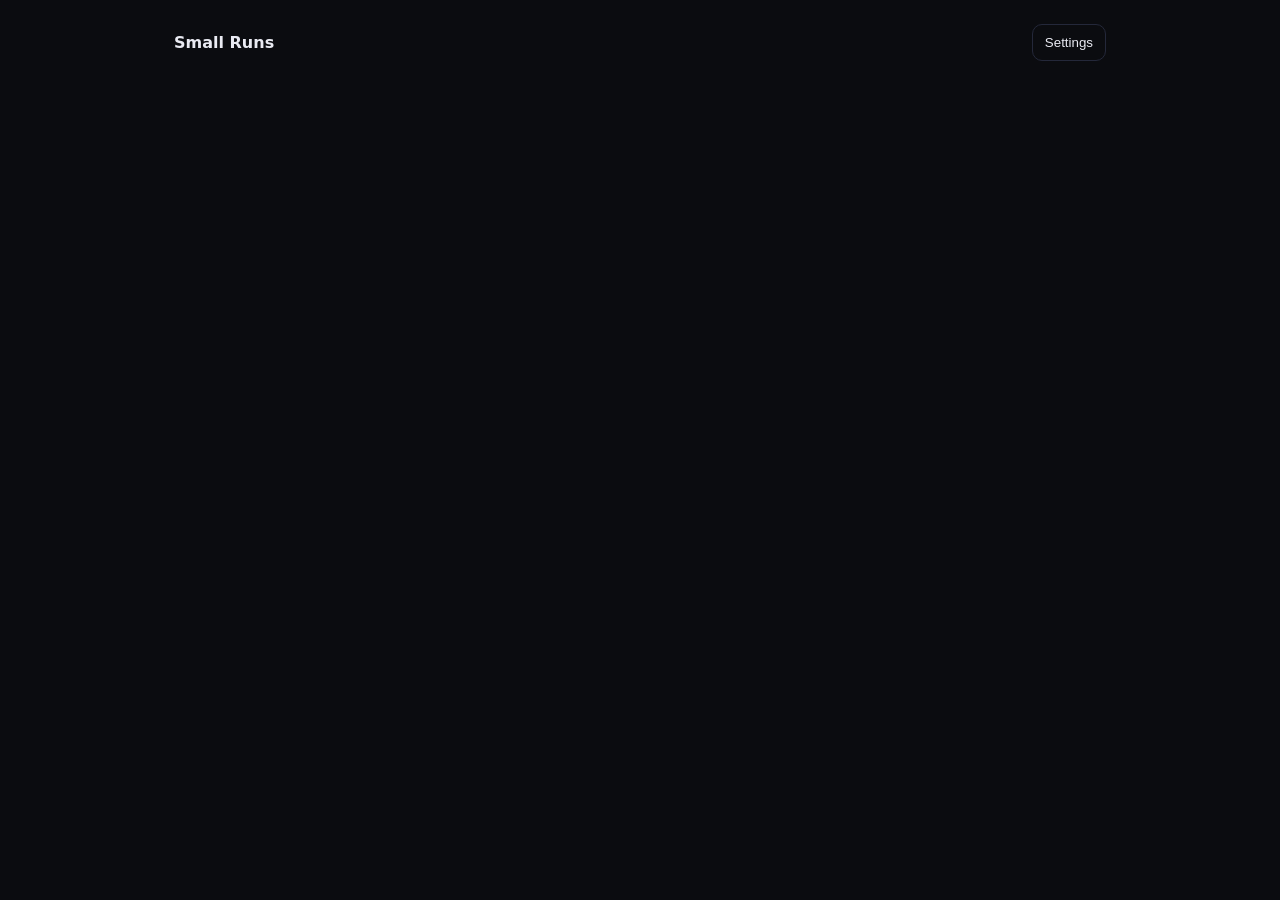
==== admin/index.html @ cca0fab0 "Add admin dashboard scaffold (Supabase auth + inventory)" ====
<!doctype html>
<html lang="en">
  <head>
    <meta charset="UTF-8" />
    <meta name="viewport" content="width=device-width, initial-scale=1.0" />
    <title>Small Runs Admin</title>
    <meta name="robots" content="noindex,nofollow" />
    <link rel="stylesheet" href="./styles.css" />
  </head>
  <body>
    <main class="container">
      <header class="header">
        <a class="brand" href="../">Small Runs</a>
        <div class="spacer"></div>
        <button id="btnOpenSettings" class="ghost" type="button">Settings</button>
        <button id="btnSignOut" class="ghost" type="button" hidden>Sign out</button>
      </header>

      <section id="settings" class="card" hidden>
        <h1>Admin settings</h1>
        <p class="muted">
          This admin uses Supabase for login and data. Paste your Supabase project URL and anon key here.
          These are stored in your browser <code>localStorage</code> on this device.
        </p>

        <form id="settingsForm" class="form">
          <label>
            Supabase URL
            <input id="supabaseUrl" type="url" placeholder="https://xxxx.supabase.co" required />
          </label>
          <label>
            Supabase anon key
            <textarea id="supabaseAnonKey" rows="3" placeholder="eyJhbGciOiJIUzI1NiIsInR5cCI6IkpXVCJ9..." required></textarea>
          </label>
          <div class="row">
            <button class="primary" type="submit">Save</button>
            <button id="btnCloseSettings" class="ghost" type="button">Close</button>
            <button id="btnClearSettings" class="danger" type="button">Clear</button>
          </div>
        </form>
      </section>

      <section id="auth" class="card" hidden>
        <h1>Sign in</h1>
        <p class="muted">Use your Supabase email + password.</p>

        <form id="signInForm" class="form">
          <label>
            Email
            <input id="email" type="email" autocomplete="username" required />
          </label>
          <label>
            Password
            <input id="password" type="password" autocomplete="current-password" required />
          </label>
          <div class="row">
            <button class="primary" type="submit">Sign in</button>
          </div>
          <p class="hint">
            Note: user creation is controlled in Supabase. If you cannot sign in yet, you likely need to create/invite the user in the Supabase Auth dashboard first.
          </p>
        </form>
      </section>

      <section id="app" class="card" hidden>
        <h1>Dashboard</h1>

        <div class="kpis">
          <div class="kpi">
            <div class="kpiLabel">Inventory items</div>
            <div id="kpiInventoryCount" class="kpiValue">–</div>
          </div>
          <div class="kpi">
            <div class="kpiLabel">Low stock</div>
            <div id="kpiLowStock" class="kpiValue">–</div>
          </div>
          <div class="kpi">
            <div class="kpiLabel">Sales (placeholder)</div>
            <div class="kpiValue">Coming soon</div>
          </div>
        </div>

        <hr />

        <h2>Inventory</h2>
        <div class="row">
          <button id="btnRefresh" class="ghost" type="button">Refresh</button>
          <button id="btnAddItem" class="primary" type="button">Add item</button>
        </div>

        <div id="error" class="error" hidden></div>

        <div class="tableWrap">
          <table class="table">
            <thead>
              <tr>
                <th>SKU</th>
                <th>Name</th>
                <th class="right">On hand</th>
                <th class="right">Low stock</th>
                <th class="right">Updated</th>
                <th></th>
              </tr>
            </thead>
            <tbody id="inventoryRows"></tbody>
          </table>
        </div>
      </section>
    </main>

    <dialog id="itemDialog" class="dialog">
      <form id="itemForm" method="dialog" class="form">
        <h2 id="itemDialogTitle">Add item</h2>
        <input id="itemId" type="hidden" />
        <label>
          SKU
          <input id="itemSku" type="text" required />
        </label>
        <label>
          Name
          <input id="itemName" type="text" required />
        </label>
        <label>
          On hand
          <input id="itemOnHand" type="number" min="0" step="1" required />
        </label>
        <label>
          Low stock threshold
          <input id="itemLowStock" type="number" min="0" step="1" required />
        </label>
        <div class="row">
          <button class="primary" value="save">Save</button>
          <button class="ghost" value="cancel">Cancel</button>
        </div>
      </form>
    </dialog>

    <script type="module" src="./app.js"></script>
  </body>
</html>
---- admin/styles.css ----
:root {
  --bg: #0b0c10;
  --card: #11131a;
  --text: #e9eaf2;
  --muted: #a8adbd;
  --line: #24283a;
  --primary: #7c5cff;
  --danger: #ff4d4d;
}

* { box-sizing: border-box; }
html, body { height: 100%; }
body {
  margin: 0;
  background: var(--bg);
  color: var(--text);
  font-family: ui-sans-serif, system-ui, -apple-system, Segoe UI, Roboto, Helvetica, Arial, "Apple Color Emoji", "Segoe UI Emoji";
}

code { color: #c7ccff; }

.container {
  max-width: 980px;
  margin: 0 auto;
  padding: 24px;
}

.header {
  display: flex;
  align-items: center;
  gap: 12px;
  margin-bottom: 16px;
}

.brand {
  color: var(--text);
  text-decoration: none;
  font-weight: 700;
}

.spacer { flex: 1; }

.card {
  background: var(--card);
  border: 1px solid var(--line);
  border-radius: 12px;
  padding: 18px;
}

h1 { margin: 0 0 10px; font-size: 22px; }
h2 { margin: 18px 0 10px; font-size: 18px; }

.muted { color: var(--muted); margin-top: 0; }
.hint { color: var(--muted); font-size: 13px; line-height: 1.4; }

.form {
  display: grid;
  gap: 12px;
}

label {
  display: grid;
  gap: 6px;
  font-size: 14px;
}

input, textarea {
  border: 1px solid var(--line);
  border-radius: 10px;
  padding: 10px 12px;
  background: #0e1016;
  color: var(--text);
  outline: none;
}

input:focus, textarea:focus { border-color: #3a3f59; }

.row {
  display: flex;
  gap: 10px;
  align-items: center;
  flex-wrap: wrap;
}

button {
  border: 1px solid var(--line);
  border-radius: 10px;
  padding: 10px 12px;
  background: #0e1016;
  color: var(--text);
  cursor: pointer;
}

button.primary {
  background: var(--primary);
  border-color: rgba(255,255,255,0.12);
  color: #0b0c10;
  font-weight: 700;
}

button.ghost {
  background: transparent;
}

button.danger {
  background: transparent;
  border-color: rgba(255, 77, 77, 0.45);
  color: #ffb3b3;
}

hr {
  border: none;
  border-top: 1px solid var(--line);
  margin: 18px 0;
}

.kpis {
  display: grid;
  grid-template-columns: repeat(3, minmax(0, 1fr));
  gap: 12px;
}

.kpi {
  border: 1px solid var(--line);
  border-radius: 12px;
  padding: 12px;
  background: #0e1016;
}

.kpiLabel { color: var(--muted); font-size: 13px; }
.kpiValue { font-size: 22px; font-weight: 800; margin-top: 6px; }

.tableWrap { overflow-x: auto; margin-top: 12px; }
.table { width: 100%; border-collapse: collapse; font-size: 14px; }
.table th, .table td {
  padding: 10px;
  border-bottom: 1px solid var(--line);
}
.table th { text-align: left; color: var(--muted); font-weight: 600; }
.table td.right, .table th.right { text-align: right; }

.error {
  margin-top: 10px;
  border: 1px solid rgba(255, 77, 77, 0.35);
  background: rgba(255, 77, 77, 0.08);
  color: #ffd1d1;
  border-radius: 12px;
  padding: 10px 12px;
}

.dialog {
  border: 1px solid var(--line);
  border-radius: 12px;
  background: var(--card);
  color: var(--text);
  padding: 14px;
}

@media (max-width: 720px) {
  .kpis { grid-template-columns: 1fr; }
}
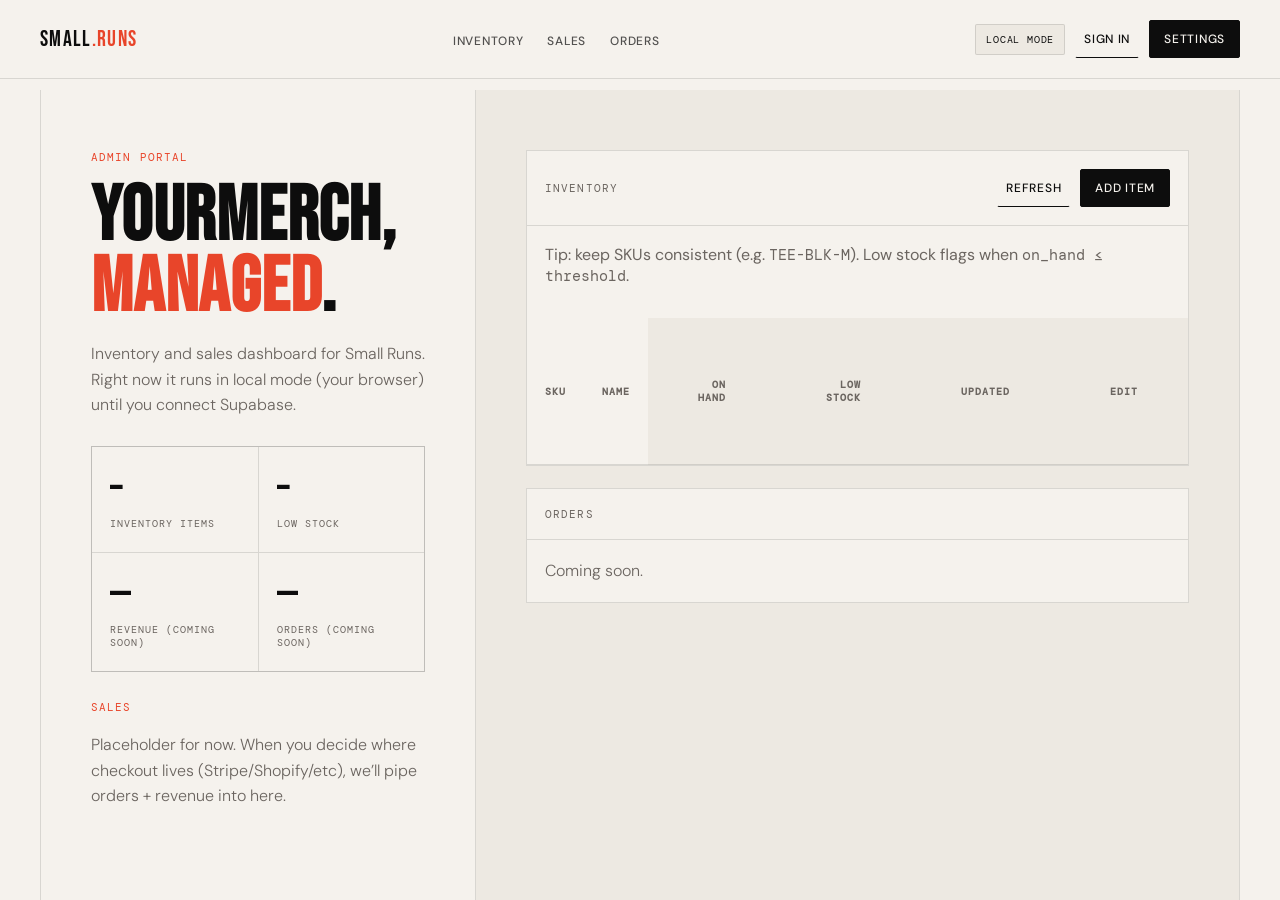
==== commit 1e54813f: "Restyle admin dashboard to match site aesthetic" ====
--- a/admin/index.html
+++ b/admin/index.html
@@ -3,138 +3,205 @@
   <head>
     <meta charset="UTF-8" />
     <meta name="viewport" content="width=device-width, initial-scale=1.0" />
-    <title>Small Runs Admin</title>
+    <title>Small Runs — Admin</title>
     <meta name="robots" content="noindex,nofollow" />
+
+    <link rel="preconnect" href="https://fonts.googleapis.com" />
+    <link rel="preconnect" href="https://fonts.gstatic.com" crossorigin />
+    <link href="https://fonts.googleapis.com/css2?family=Bebas+Neue&family=DM+Sans:wght@300;400;500&family=DM+Mono:wght@400;500&display=swap" rel="stylesheet" />
+
     <link rel="stylesheet" href="./styles.css" />
   </head>
   <body>
-    <main class="container">
-      <header class="header">
-        <a class="brand" href="../">Small Runs</a>
-        <div class="spacer"></div>
-        <button id="btnOpenSettings" class="ghost" type="button">Settings</button>
-        <button id="btnSignOut" class="ghost" type="button" hidden>Sign out</button>
-      </header>
-
-      <section id="settings" class="card" hidden>
-        <h1>Admin settings</h1>
-        <p class="muted">
-          This admin uses Supabase for login and data. Paste your Supabase project URL and anon key here.
-          These are stored in your browser <code>localStorage</code> on this device.
+    <nav>
+      <a class="nav-logo" href="../">Small<span>.Runs</span></a>
+
+      <ul class="nav-links">
+        <li><a href="#inventory">Inventory</a></li>
+        <li><a href="#sales">Sales</a></li>
+        <li><a href="#orders">Orders</a></li>
+      </ul>
+
+      <div class="nav-right">
+        <span id="modeBadge" class="badge">Local mode</span>
+        <button id="btnOpenSignIn" class="btn btn-ghost" type="button">Sign in</button>
+        <button id="btnSignOut" class="btn btn-ghost" type="button" hidden>Sign out</button>
+        <button id="btnOpenSettings" class="btn btn-primary" type="button">Settings</button>
+      </div>
+    </nav>
+
+    <main class="page">
+      <div class="wrap">
+        <section class="left">
+          <div class="tag">Admin portal</div>
+          <h1 class="title">YourMerch,<br /><em>Managed</em>.</h1>
+          <p class="sub">
+            Inventory and sales dashboard for Small Runs. Right now it runs in local mode (your browser) until you connect Supabase.
+          </p>
+
+          <div class="kpis" aria-label="Key metrics">
+            <div class="kpi">
+              <div id="kpiInventoryCount" class="kpi-num">–</div>
+              <div class="kpi-label">Inventory items</div>
+            </div>
+            <div class="kpi">
+              <div id="kpiLowStock" class="kpi-num">–</div>
+              <div class="kpi-label">Low stock</div>
+            </div>
+            <div class="kpi">
+              <div class="kpi-num">—</div>
+              <div class="kpi-label">Revenue (coming soon)</div>
+            </div>
+            <div class="kpi">
+              <div class="kpi-num">—</div>
+              <div class="kpi-label">Orders (coming soon)</div>
+            </div>
+          </div>
+
+          <div id="sales" style="margin-top: 28px">
+            <div class="tag">Sales</div>
+            <p class="sub">
+              Placeholder for now. When you decide where checkout lives (Stripe/Shopify/etc), we’ll pipe orders + revenue into here.
+            </p>
+          </div>
+        </section>
+
+        <section class="right" id="inventory">
+          <div class="panel">
+            <div class="panel-head">
+              <div class="panel-title">Inventory</div>
+              <div class="panel-actions">
+                <button id="btnRefresh" class="btn btn-ghost" type="button">Refresh</button>
+                <button id="btnAddItem" class="btn btn-primary" type="button">Add item</button>
+              </div>
+            </div>
+
+            <div class="dialog-body">
+              <div id="error" class="error" hidden></div>
+              <p class="muted" style="margin: 0 0 14px">
+                Tip: keep SKUs consistent (e.g. <code>TEE-BLK-M</code>). Low stock flags when <code>on_hand ≤ threshold</code>.
+              </p>
+            </div>
+
+            <div class="table-wrap">
+              <table aria-label="Inventory table">
+                <thead>
+                  <tr>
+                    <th>SKU</th>
+                    <th>Name</th>
+                    <th class="right">On hand</th>
+                    <th class="right">Low stock</th>
+                    <th class="right">Updated</th>
+                    <th class="right">Edit</th>
+                  </tr>
+                </thead>
+                <tbody id="inventoryRows"></tbody>
+              </table>
+            </div>
+          </div>
+
+          <div id="orders" style="margin-top: 22px">
+            <div class="panel">
+              <div class="panel-head">
+                <div class="panel-title">Orders</div>
+              </div>
+              <div class="dialog-body">
+                <p class="sub" style="margin: 0">
+                  Coming soon.
+                </p>
+              </div>
+            </div>
+          </div>
+        </section>
+      </div>
+    </main>
+
+    <!-- Settings -->
+    <dialog id="settingsDialog">
+      <div class="dialog-head">
+        <h2>Settings</h2>
+        <button id="btnCloseSettings" class="btn btn-ghost" type="button">Close</button>
+      </div>
+      <div class="dialog-body">
+        <p class="muted" style="margin-top: 0">
+          Connect Supabase when you’re ready. These values are stored in your browser <code>localStorage</code> on this device.
         </p>
-
         <form id="settingsForm" class="form">
           <label>
             Supabase URL
-            <input id="supabaseUrl" type="url" placeholder="https://xxxx.supabase.co" required />
+            <input id="supabaseUrl" type="url" placeholder="https://xxxx.supabase.co" />
           </label>
           <label>
             Supabase anon key
-            <textarea id="supabaseAnonKey" rows="3" placeholder="eyJhbGciOiJIUzI1NiIsInR5cCI6IkpXVCJ9..." required></textarea>
+            <textarea id="supabaseAnonKey" rows="3" placeholder="eyJhbGciOiJIUzI1NiIsInR5cCI6IkpXVCJ9..."></textarea>
           </label>
           <div class="row">
-            <button class="primary" type="submit">Save</button>
-            <button id="btnCloseSettings" class="ghost" type="button">Close</button>
-            <button id="btnClearSettings" class="danger" type="button">Clear</button>
+            <button class="btn btn-primary" type="submit">Save</button>
+            <button id="btnClearSettings" class="btn" type="button">Clear</button>
           </div>
         </form>
-      </section>
-
-      <section id="auth" class="card" hidden>
-        <h1>Sign in</h1>
-        <p class="muted">Use your Supabase email + password.</p>
-
+      </div>
+    </dialog>
+
+    <!-- Sign in -->
+    <dialog id="signInDialog">
+      <div class="dialog-head">
+        <h2>Sign in</h2>
+        <button id="btnCloseSignIn" class="btn btn-ghost" type="button">Close</button>
+      </div>
+      <div class="dialog-body">
+        <p class="muted" style="margin-top: 0">
+          If Supabase isn’t connected yet, you don’t need this.
+        </p>
         <form id="signInForm" class="form">
           <label>
             Email
-            <input id="email" type="email" autocomplete="username" required />
+            <input id="email" type="email" autocomplete="username" />
           </label>
           <label>
             Password
-            <input id="password" type="password" autocomplete="current-password" required />
+            <input id="password" type="password" autocomplete="current-password" />
           </label>
           <div class="row">
-            <button class="primary" type="submit">Sign in</button>
-          </div>
-          <p class="hint">
-            Note: user creation is controlled in Supabase. If you cannot sign in yet, you likely need to create/invite the user in the Supabase Auth dashboard first.
-          </p>
+            <button class="btn btn-primary" type="submit">Sign in</button>
+          </div>
         </form>
-      </section>
-
-      <section id="app" class="card" hidden>
-        <h1>Dashboard</h1>
-
-        <div class="kpis">
-          <div class="kpi">
-            <div class="kpiLabel">Inventory items</div>
-            <div id="kpiInventoryCount" class="kpiValue">–</div>
-          </div>
-          <div class="kpi">
-            <div class="kpiLabel">Low stock</div>
-            <div id="kpiLowStock" class="kpiValue">–</div>
-          </div>
-          <div class="kpi">
-            <div class="kpiLabel">Sales (placeholder)</div>
-            <div class="kpiValue">Coming soon</div>
-          </div>
-        </div>
-
-        <hr />
-
-        <h2>Inventory</h2>
-        <div class="row">
-          <button id="btnRefresh" class="ghost" type="button">Refresh</button>
-          <button id="btnAddItem" class="primary" type="button">Add item</button>
-        </div>
-
-        <div id="error" class="error" hidden></div>
-
-        <div class="tableWrap">
-          <table class="table">
-            <thead>
-              <tr>
-                <th>SKU</th>
-                <th>Name</th>
-                <th class="right">On hand</th>
-                <th class="right">Low stock</th>
-                <th class="right">Updated</th>
-                <th></th>
-              </tr>
-            </thead>
-            <tbody id="inventoryRows"></tbody>
-          </table>
-        </div>
-      </section>
-    </main>
-
-    <dialog id="itemDialog" class="dialog">
-      <form id="itemForm" method="dialog" class="form">
+      </div>
+    </dialog>
+
+    <!-- Add/Edit item -->
+    <dialog id="itemDialog">
+      <div class="dialog-head">
         <h2 id="itemDialogTitle">Add item</h2>
-        <input id="itemId" type="hidden" />
-        <label>
-          SKU
-          <input id="itemSku" type="text" required />
-        </label>
-        <label>
-          Name
-          <input id="itemName" type="text" required />
-        </label>
-        <label>
-          On hand
-          <input id="itemOnHand" type="number" min="0" step="1" required />
-        </label>
-        <label>
-          Low stock threshold
-          <input id="itemLowStock" type="number" min="0" step="1" required />
-        </label>
-        <div class="row">
-          <button class="primary" value="save">Save</button>
-          <button class="ghost" value="cancel">Cancel</button>
-        </div>
-      </form>
+        <button id="btnCloseItem" class="btn btn-ghost" type="button">Close</button>
+      </div>
+      <div class="dialog-body">
+        <form id="itemForm" class="form">
+          <input id="itemId" type="hidden" />
+          <label>
+            SKU
+            <input id="itemSku" type="text" required />
+          </label>
+          <label>
+            Name
+            <input id="itemName" type="text" required />
+          </label>
+          <label>
+            On hand
+            <input id="itemOnHand" type="number" min="0" step="1" required />
+          </label>
+          <label>
+            Low stock threshold
+            <input id="itemLowStock" type="number" min="0" step="1" required />
+          </label>
+          <div class="row">
+            <button class="btn btn-primary" type="submit">Save</button>
+          </div>
+        </form>
+      </div>
     </dialog>
 
     <script type="module" src="./app.js"></script>
   </body>
 </html>
+
--- a/admin/styles.css
+++ b/admin/styles.css
@@ -1,57 +1,319 @@
 :root {
-  --bg: #0b0c10;
-  --card: #11131a;
-  --text: #e9eaf2;
-  --muted: #a8adbd;
-  --line: #24283a;
-  --primary: #7c5cff;
-  --danger: #ff4d4d;
-}
-
-* { box-sizing: border-box; }
-html, body { height: 100%; }
+  --black: #0d0d0d;
+  --white: #f5f2ed;
+  --cream: #ede9e2;
+  --accent: #e8452a;
+  --mid: #6b6560;
+  --border: rgba(13, 13, 13, 0.12);
+}
+
+*, *::before, *::after { box-sizing: border-box; }
+
+html { scroll-behavior: smooth; }
+
 body {
   margin: 0;
-  background: var(--bg);
-  color: var(--text);
-  font-family: ui-sans-serif, system-ui, -apple-system, Segoe UI, Roboto, Helvetica, Arial, "Apple Color Emoji", "Segoe UI Emoji";
-}
-
-code { color: #c7ccff; }
-
-.container {
-  max-width: 980px;
+  font-family: 'DM Sans', sans-serif;
+  background: var(--white);
+  color: var(--black);
+}
+
+code {
+  font-family: 'DM Mono', monospace;
+  font-size: 0.95em;
+}
+
+/* ── NAV ── */
+nav {
+  position: fixed;
+  top: 0;
+  left: 0;
+  right: 0;
+  z-index: 100;
+  display: flex;
+  align-items: center;
+  justify-content: space-between;
+  padding: 20px 40px;
+  background: var(--white);
+  border-bottom: 1px solid var(--border);
+}
+
+.nav-logo {
+  font-family: 'Bebas Neue', sans-serif;
+  font-size: 22px;
+  letter-spacing: 0.06em;
+  color: var(--black);
+  text-decoration: none;
+}
+
+.nav-logo span { color: var(--accent); }
+
+.nav-links {
+  display: flex;
+  gap: 24px;
+  list-style: none;
+  align-items: center;
+  margin: 0;
+  padding: 0;
+}
+
+.nav-links a {
+  text-decoration: none;
+  color: var(--black);
+  font-size: 12px;
+  font-weight: 500;
+  letter-spacing: 0.06em;
+  text-transform: uppercase;
+  opacity: 0.7;
+  transition: opacity 0.2s;
+}
+
+.nav-links a:hover { opacity: 1; }
+
+.nav-right {
+  display: flex;
+  gap: 10px;
+  align-items: center;
+}
+
+.badge {
+  font-family: 'DM Mono', monospace;
+  font-size: 10px;
+  letter-spacing: 0.08em;
+  text-transform: uppercase;
+  border: 1px solid var(--border);
+  padding: 8px 10px;
+  border-radius: 2px;
+  background: var(--cream);
+}
+
+.btn {
+  font-family: 'DM Sans', sans-serif;
+  font-size: 12px;
+  font-weight: 500;
+  letter-spacing: 0.06em;
+  text-transform: uppercase;
+  border-radius: 2px;
+  padding: 10px 14px;
+  border: 1px solid var(--border);
+  background: transparent;
+  color: var(--black);
+  cursor: pointer;
+}
+
+.btn-primary {
+  background: var(--black);
+  border-color: var(--black);
+  color: var(--white);
+}
+
+.btn-primary:hover {
+  background: var(--accent);
+  border-color: var(--accent);
+}
+
+.btn-ghost {
+  border-color: transparent;
+  border-bottom: 1px solid var(--black);
+  padding: 10px 8px;
+}
+
+.btn-ghost:hover {
+  color: var(--accent);
+  border-bottom-color: var(--accent);
+}
+
+/* ── PAGE ── */
+.page {
+  padding-top: 90px;
+  max-width: 1200px;
   margin: 0 auto;
-  padding: 24px;
-}
-
-.header {
-  display: flex;
-  align-items: center;
-  gap: 12px;
-  margin-bottom: 16px;
-}
-
-.brand {
-  color: var(--text);
-  text-decoration: none;
-  font-weight: 700;
-}
-
-.spacer { flex: 1; }
-
-.card {
-  background: var(--card);
-  border: 1px solid var(--line);
-  border-radius: 12px;
+}
+
+.wrap {
+  display: grid;
+  grid-template-columns: 1fr 1fr;
+  border-left: 1px solid var(--border);
+  border-right: 1px solid var(--border);
+}
+
+.left {
+  padding: 60px 50px;
+  border-right: 1px solid var(--border);
+  min-height: calc(100vh - 90px);
+}
+
+.right {
+  padding: 60px 50px;
+  background: var(--cream);
+  min-height: calc(100vh - 90px);
+}
+
+.tag {
+  font-family: 'DM Mono', monospace;
+  font-size: 11px;
+  letter-spacing: 0.1em;
+  text-transform: uppercase;
+  color: var(--accent);
+  margin-bottom: 18px;
+}
+
+.title {
+  font-family: 'Bebas Neue', sans-serif;
+  font-size: clamp(56px, 6vw, 92px);
+  line-height: 0.92;
+  letter-spacing: 0.01em;
+  margin: 0 0 18px;
+}
+
+.title em {
+  font-style: normal;
+  color: var(--accent);
+}
+
+.sub {
+  color: var(--mid);
+  font-weight: 300;
+  line-height: 1.6;
+  max-width: 520px;
+}
+
+.kpis {
+  margin-top: 28px;
+  display: grid;
+  grid-template-columns: 1fr 1fr;
+  gap: 1px;
+  background: var(--border);
+  border: 1px solid var(--border);
+}
+
+.kpi {
+  background: var(--white);
+  padding: 22px 18px;
+}
+
+.kpi-num {
+  font-family: 'Bebas Neue', sans-serif;
+  font-size: 42px;
+  line-height: 1;
+}
+
+.kpi-label {
+  font-family: 'DM Mono', monospace;
+  font-size: 10px;
+  letter-spacing: 0.1em;
+  text-transform: uppercase;
+  color: var(--mid);
+  margin-top: 6px;
+}
+
+.panel {
+  border: 1px solid var(--border);
+  background: var(--white);
+}
+
+.panel-head {
+  display: flex;
+  align-items: center;
+  justify-content: space-between;
+  padding: 18px 18px;
+  border-bottom: 1px solid var(--border);
+}
+
+.panel-title {
+  font-family: 'DM Mono', monospace;
+  font-size: 11px;
+  letter-spacing: 0.1em;
+  text-transform: uppercase;
+  color: var(--mid);
+}
+
+.panel-actions {
+  display: flex;
+  gap: 10px;
+  align-items: center;
+}
+
+.table-wrap { overflow-x: auto; }
+
+table {
+  width: 100%;
+  border-collapse: collapse;
+  font-size: 14px;
+}
+
+th, td {
+  padding: 14px 18px;
+  border-bottom: 1px solid var(--border);
+  vertical-align: middle;
+}
+
+th {
+  font-family: 'DM Mono', monospace;
+  font-size: 10px;
+  letter-spacing: 0.1em;
+  text-transform: uppercase;
+  color: var(--mid);
+  text-align: left;
+}
+
+td.right, th.right { text-align: right; }
+
+.muted {
+  color: var(--mid);
+}
+
+.error {
+  margin: 12px 0 0;
+  padding: 12px 14px;
+  border: 1px solid rgba(232, 69, 42, 0.35);
+  background: rgba(232, 69, 42, 0.07);
+  color: var(--black);
+}
+
+.pill-low {
+  display: inline-block;
+  font-family: 'DM Mono', monospace;
+  font-size: 10px;
+  letter-spacing: 0.08em;
+  text-transform: uppercase;
+  border: 1px solid rgba(232, 69, 42, 0.35);
+  color: var(--accent);
+  padding: 4px 8px;
+  border-radius: 2px;
+  margin-left: 10px;
+}
+
+/* dialogs */
+dialog {
+  border: 1px solid var(--border);
+  border-radius: 2px;
+  background: var(--white);
+  color: var(--black);
+  padding: 0;
+  width: min(560px, calc(100vw - 32px));
+}
+
+dialog::backdrop { background: rgba(13, 13, 13, 0.5); }
+
+.dialog-body { padding: 18px; }
+
+.dialog-head {
   padding: 18px;
-}
-
-h1 { margin: 0 0 10px; font-size: 22px; }
-h2 { margin: 18px 0 10px; font-size: 18px; }
-
-.muted { color: var(--muted); margin-top: 0; }
-.hint { color: var(--muted); font-size: 13px; line-height: 1.4; }
+  border-bottom: 1px solid var(--border);
+  display: flex;
+  align-items: center;
+  justify-content: space-between;
+}
+
+.dialog-head h2 {
+  margin: 0;
+  font-family: 'DM Mono', monospace;
+  font-size: 11px;
+  letter-spacing: 0.1em;
+  text-transform: uppercase;
+  color: var(--mid);
+}
 
 .form {
   display: grid;
@@ -61,19 +323,19 @@
 label {
   display: grid;
   gap: 6px;
-  font-size: 14px;
+  font-size: 13px;
 }
 
 input, textarea {
-  border: 1px solid var(--line);
-  border-radius: 10px;
-  padding: 10px 12px;
-  background: #0e1016;
-  color: var(--text);
+  border: 1px solid var(--border);
+  border-radius: 2px;
+  padding: 12px 12px;
+  background: var(--white);
+  color: var(--black);
   outline: none;
 }
 
-input:focus, textarea:focus { border-color: #3a3f59; }
+input:focus, textarea:focus { border-color: rgba(13, 13, 13, 0.35); }
 
 .row {
   display: flex;
@@ -82,81 +344,11 @@
   flex-wrap: wrap;
 }
 
-button {
-  border: 1px solid var(--line);
-  border-radius: 10px;
-  padding: 10px 12px;
-  background: #0e1016;
-  color: var(--text);
-  cursor: pointer;
-}
-
-button.primary {
-  background: var(--primary);
-  border-color: rgba(255,255,255,0.12);
-  color: #0b0c10;
-  font-weight: 700;
-}
-
-button.ghost {
-  background: transparent;
-}
-
-button.danger {
-  background: transparent;
-  border-color: rgba(255, 77, 77, 0.45);
-  color: #ffb3b3;
-}
-
-hr {
-  border: none;
-  border-top: 1px solid var(--line);
-  margin: 18px 0;
-}
-
-.kpis {
-  display: grid;
-  grid-template-columns: repeat(3, minmax(0, 1fr));
-  gap: 12px;
-}
-
-.kpi {
-  border: 1px solid var(--line);
-  border-radius: 12px;
-  padding: 12px;
-  background: #0e1016;
-}
-
-.kpiLabel { color: var(--muted); font-size: 13px; }
-.kpiValue { font-size: 22px; font-weight: 800; margin-top: 6px; }
-
-.tableWrap { overflow-x: auto; margin-top: 12px; }
-.table { width: 100%; border-collapse: collapse; font-size: 14px; }
-.table th, .table td {
-  padding: 10px;
-  border-bottom: 1px solid var(--line);
-}
-.table th { text-align: left; color: var(--muted); font-weight: 600; }
-.table td.right, .table th.right { text-align: right; }
-
-.error {
-  margin-top: 10px;
-  border: 1px solid rgba(255, 77, 77, 0.35);
-  background: rgba(255, 77, 77, 0.08);
-  color: #ffd1d1;
-  border-radius: 12px;
-  padding: 10px 12px;
-}
-
-.dialog {
-  border: 1px solid var(--line);
-  border-radius: 12px;
-  background: var(--card);
-  color: var(--text);
-  padding: 14px;
-}
-
-@media (max-width: 720px) {
-  .kpis { grid-template-columns: 1fr; }
-}
-
+@media (max-width: 980px) {
+  nav { padding: 18px 18px; }
+  .page { padding-top: 84px; }
+  .wrap { grid-template-columns: 1fr; }
+  .left { border-right: none; border-bottom: 1px solid var(--border); }
+  .right { min-height: auto; }
+}
+
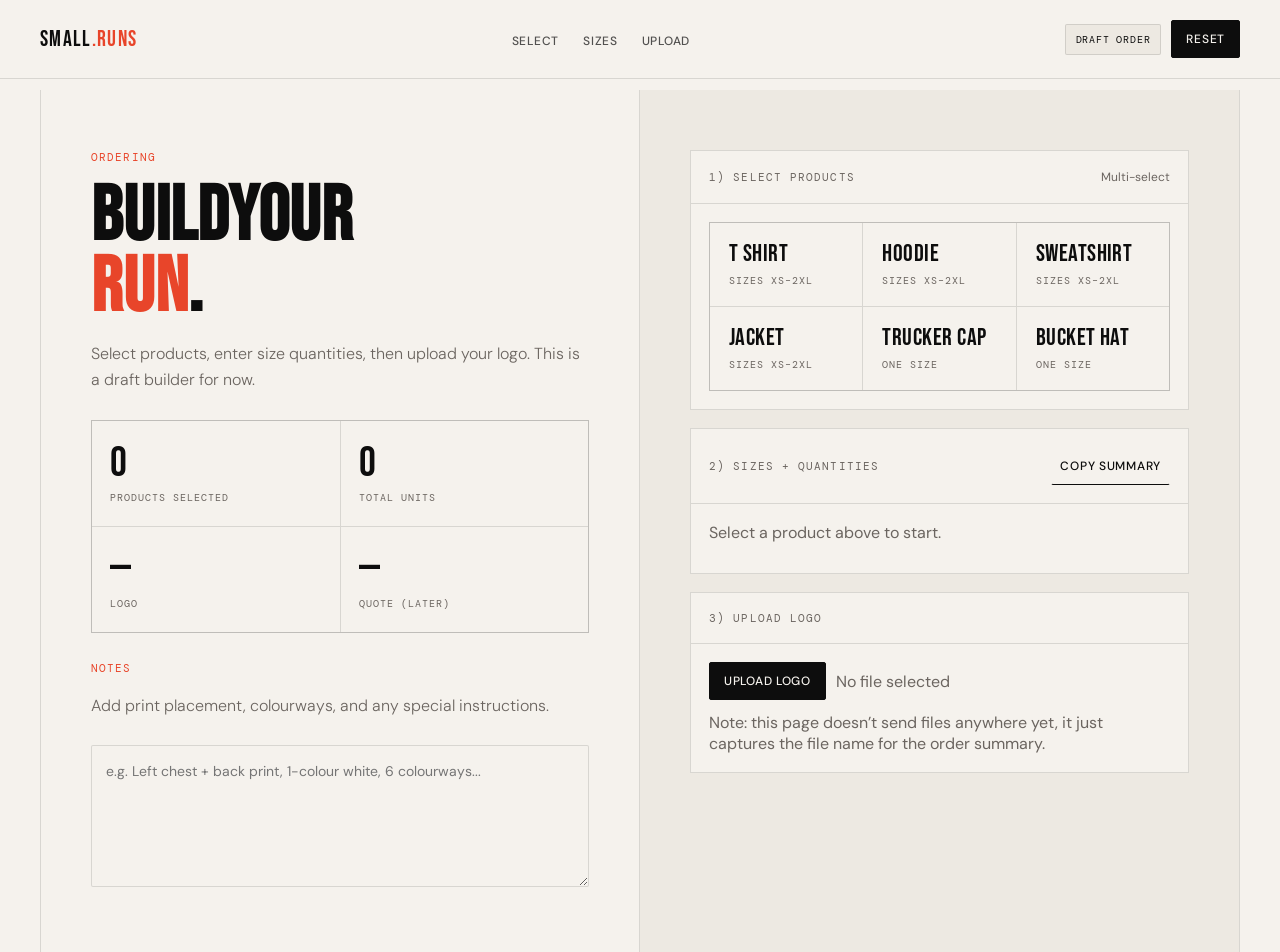
==== commit cfc927d4: "Convert admin dashboard into order builder page" ====
--- a/admin/index.html
+++ b/admin/index.html
@@ -3,7 +3,7 @@
   <head>
     <meta charset="UTF-8" />
     <meta name="viewport" content="width=device-width, initial-scale=1.0" />
-    <title>Small Runs — Admin</title>
+    <title>Small Runs — Order</title>
     <meta name="robots" content="noindex,nofollow" />
 
     <link rel="preconnect" href="https://fonts.googleapis.com" />
@@ -17,190 +17,100 @@
       <a class="nav-logo" href="../">Small<span>.Runs</span></a>
 
       <ul class="nav-links">
-        <li><a href="#inventory">Inventory</a></li>
-        <li><a href="#sales">Sales</a></li>
-        <li><a href="#orders">Orders</a></li>
+        <li><a href="#select">Select</a></li>
+        <li><a href="#sizes">Sizes</a></li>
+        <li><a href="#upload">Upload</a></li>
       </ul>
 
       <div class="nav-right">
-        <span id="modeBadge" class="badge">Local mode</span>
-        <button id="btnOpenSignIn" class="btn btn-ghost" type="button">Sign in</button>
-        <button id="btnSignOut" class="btn btn-ghost" type="button" hidden>Sign out</button>
-        <button id="btnOpenSettings" class="btn btn-primary" type="button">Settings</button>
+        <span id="orderBadge" class="badge">Draft order</span>
+        <button id="btnReset" class="btn btn-primary" type="button">Reset</button>
       </div>
     </nav>
 
     <main class="page">
       <div class="wrap">
         <section class="left">
-          <div class="tag">Admin portal</div>
-          <h1 class="title">YourMerch,<br /><em>Managed</em>.</h1>
+          <div class="tag">Ordering</div>
+          <h1 class="title">BuildYour<br /><em>Run</em>.</h1>
           <p class="sub">
-            Inventory and sales dashboard for Small Runs. Right now it runs in local mode (your browser) until you connect Supabase.
+            Select products, enter size quantities, then upload your logo. This is a draft builder for now.
           </p>
 
           <div class="kpis" aria-label="Key metrics">
             <div class="kpi">
-              <div id="kpiInventoryCount" class="kpi-num">–</div>
-              <div class="kpi-label">Inventory items</div>
+              <div id="kpiProducts" class="kpi-num">0</div>
+              <div class="kpi-label">Products selected</div>
             </div>
             <div class="kpi">
-              <div id="kpiLowStock" class="kpi-num">–</div>
-              <div class="kpi-label">Low stock</div>
+              <div id="kpiUnits" class="kpi-num">0</div>
+              <div class="kpi-label">Total units</div>
+            </div>
+            <div class="kpi">
+              <div id="kpiLogo" class="kpi-num">—</div>
+              <div class="kpi-label">Logo</div>
             </div>
             <div class="kpi">
               <div class="kpi-num">—</div>
-              <div class="kpi-label">Revenue (coming soon)</div>
-            </div>
-            <div class="kpi">
-              <div class="kpi-num">—</div>
-              <div class="kpi-label">Orders (coming soon)</div>
+              <div class="kpi-label">Quote (later)</div>
             </div>
           </div>
 
-          <div id="sales" style="margin-top: 28px">
-            <div class="tag">Sales</div>
-            <p class="sub">
-              Placeholder for now. When you decide where checkout lives (Stripe/Shopify/etc), we’ll pipe orders + revenue into here.
-            </p>
+          <div style="margin-top: 28px">
+            <div class="tag">Notes</div>
+            <p class="sub">Add print placement, colourways, and any special instructions.</p>
+            <textarea id="notes" class="notes" rows="5" placeholder="e.g. Left chest + back print, 1-colour white, 6 colourways..."></textarea>
           </div>
         </section>
 
-        <section class="right" id="inventory">
-          <div class="panel">
+        <section class="right">
+          <div id="select" class="panel">
             <div class="panel-head">
-              <div class="panel-title">Inventory</div>
+              <div class="panel-title">1) Select products</div>
               <div class="panel-actions">
-                <button id="btnRefresh" class="btn btn-ghost" type="button">Refresh</button>
-                <button id="btnAddItem" class="btn btn-primary" type="button">Add item</button>
+                <span class="muted" style="font-size: 12px">Multi-select</span>
               </div>
             </div>
-
             <div class="dialog-body">
-              <div id="error" class="error" hidden></div>
-              <p class="muted" style="margin: 0 0 14px">
-                Tip: keep SKUs consistent (e.g. <code>TEE-BLK-M</code>). Low stock flags when <code>on_hand ≤ threshold</code>.
-              </p>
-            </div>
-
-            <div class="table-wrap">
-              <table aria-label="Inventory table">
-                <thead>
-                  <tr>
-                    <th>SKU</th>
-                    <th>Name</th>
-                    <th class="right">On hand</th>
-                    <th class="right">Low stock</th>
-                    <th class="right">Updated</th>
-                    <th class="right">Edit</th>
-                  </tr>
-                </thead>
-                <tbody id="inventoryRows"></tbody>
-              </table>
+              <div id="productGrid" class="select-grid" aria-label="Product selection"></div>
             </div>
           </div>
 
-          <div id="orders" style="margin-top: 22px">
-            <div class="panel">
-              <div class="panel-head">
-                <div class="panel-title">Orders</div>
+          <div id="sizes" class="panel" style="margin-top: 18px">
+            <div class="panel-head">
+              <div class="panel-title">2) Sizes + quantities</div>
+              <div class="panel-actions">
+                <button id="btnCopy" class="btn btn-ghost" type="button">Copy summary</button>
               </div>
-              <div class="dialog-body">
-                <p class="sub" style="margin: 0">
-                  Coming soon.
-                </p>
+            </div>
+            <div class="dialog-body">
+              <div id="sizesEmpty" class="muted">Select a product above to start.</div>
+              <div id="lineItems" class="line-items"></div>
+              <div id="copyToast" class="muted" style="margin-top: 10px" hidden>Copied.</div>
+            </div>
+          </div>
+
+          <div id="upload" class="panel" style="margin-top: 18px">
+            <div class="panel-head">
+              <div class="panel-title">3) Upload logo</div>
+            </div>
+            <div class="dialog-body">
+              <div class="row">
+                <label class="btn btn-primary" style="display:inline-flex; align-items:center; gap:10px">
+                  Upload logo
+                  <input id="logoInput" type="file" accept="image/*,.pdf" hidden />
+                </label>
+                <span id="logoName" class="muted">No file selected</span>
               </div>
+              <p class="muted" style="margin: 12px 0 0">
+                Note: this page doesn’t send files anywhere yet, it just captures the file name for the order summary.
+              </p>
             </div>
           </div>
         </section>
       </div>
     </main>
 
-    <!-- Settings -->
-    <dialog id="settingsDialog">
-      <div class="dialog-head">
-        <h2>Settings</h2>
-        <button id="btnCloseSettings" class="btn btn-ghost" type="button">Close</button>
-      </div>
-      <div class="dialog-body">
-        <p class="muted" style="margin-top: 0">
-          Connect Supabase when you’re ready. These values are stored in your browser <code>localStorage</code> on this device.
-        </p>
-        <form id="settingsForm" class="form">
-          <label>
-            Supabase URL
-            <input id="supabaseUrl" type="url" placeholder="https://xxxx.supabase.co" />
-          </label>
-          <label>
-            Supabase anon key
-            <textarea id="supabaseAnonKey" rows="3" placeholder="eyJhbGciOiJIUzI1NiIsInR5cCI6IkpXVCJ9..."></textarea>
-          </label>
-          <div class="row">
-            <button class="btn btn-primary" type="submit">Save</button>
-            <button id="btnClearSettings" class="btn" type="button">Clear</button>
-          </div>
-        </form>
-      </div>
-    </dialog>
-
-    <!-- Sign in -->
-    <dialog id="signInDialog">
-      <div class="dialog-head">
-        <h2>Sign in</h2>
-        <button id="btnCloseSignIn" class="btn btn-ghost" type="button">Close</button>
-      </div>
-      <div class="dialog-body">
-        <p class="muted" style="margin-top: 0">
-          If Supabase isn’t connected yet, you don’t need this.
-        </p>
-        <form id="signInForm" class="form">
-          <label>
-            Email
-            <input id="email" type="email" autocomplete="username" />
-          </label>
-          <label>
-            Password
-            <input id="password" type="password" autocomplete="current-password" />
-          </label>
-          <div class="row">
-            <button class="btn btn-primary" type="submit">Sign in</button>
-          </div>
-        </form>
-      </div>
-    </dialog>
-
-    <!-- Add/Edit item -->
-    <dialog id="itemDialog">
-      <div class="dialog-head">
-        <h2 id="itemDialogTitle">Add item</h2>
-        <button id="btnCloseItem" class="btn btn-ghost" type="button">Close</button>
-      </div>
-      <div class="dialog-body">
-        <form id="itemForm" class="form">
-          <input id="itemId" type="hidden" />
-          <label>
-            SKU
-            <input id="itemSku" type="text" required />
-          </label>
-          <label>
-            Name
-            <input id="itemName" type="text" required />
-          </label>
-          <label>
-            On hand
-            <input id="itemOnHand" type="number" min="0" step="1" required />
-          </label>
-          <label>
-            Low stock threshold
-            <input id="itemLowStock" type="number" min="0" step="1" required />
-          </label>
-          <div class="row">
-            <button class="btn btn-primary" type="submit">Save</button>
-          </div>
-        </form>
-      </div>
-    </dialog>
-
     <script type="module" src="./app.js"></script>
   </body>
 </html>
--- a/admin/styles.css
+++ b/admin/styles.css
@@ -352,3 +352,123 @@
   .right { min-height: auto; }
 }
 
+/* ── ORDER BUILDER ── */
+.select-grid {
+  display: grid;
+  grid-template-columns: repeat(3, minmax(0, 1fr));
+  gap: 1px;
+  background: var(--border);
+  border: 1px solid var(--border);
+}
+
+.tile {
+  background: var(--white);
+  padding: 18px;
+  cursor: pointer;
+  transition: background 0.15s, box-shadow 0.15s;
+  border: 1px solid transparent;
+  outline: none;
+}
+
+.tile:hover {
+  border-color: var(--accent);
+}
+
+.tile.selected {
+  border-color: var(--accent);
+  background: var(--cream);
+}
+
+.tile-title {
+  font-family: 'Bebas Neue', sans-serif;
+  font-size: 24px;
+  letter-spacing: 0.02em;
+  line-height: 1;
+}
+
+.tile-sub {
+  font-family: 'DM Mono', monospace;
+  font-size: 10px;
+  letter-spacing: 0.1em;
+  text-transform: uppercase;
+  color: var(--mid);
+  margin-top: 8px;
+}
+
+.line-items {
+  display: grid;
+  gap: 12px;
+  margin-top: 12px;
+}
+
+.line {
+  border: 1px solid var(--border);
+  background: var(--white);
+}
+
+.line-head {
+  display: flex;
+  align-items: center;
+  justify-content: space-between;
+  padding: 14px 16px;
+  border-bottom: 1px solid var(--border);
+}
+
+.line-name {
+  font-family: 'DM Mono', monospace;
+  font-size: 11px;
+  letter-spacing: 0.1em;
+  text-transform: uppercase;
+  color: var(--mid);
+}
+
+.line-total {
+  font-family: 'Bebas Neue', sans-serif;
+  font-size: 28px;
+}
+
+.sizes-grid {
+  display: grid;
+  grid-template-columns: repeat(6, minmax(0, 1fr));
+  gap: 10px;
+  padding: 14px 16px 16px;
+}
+
+.size {
+  display: grid;
+  gap: 6px;
+}
+
+.size label {
+  font-family: 'DM Mono', monospace;
+  font-size: 10px;
+  letter-spacing: 0.1em;
+  text-transform: uppercase;
+  color: var(--mid);
+}
+
+.size input {
+  width: 100%;
+  text-align: center;
+}
+
+.notes {
+  width: 100%;
+  margin-top: 10px;
+  border: 1px solid var(--border);
+  border-radius: 2px;
+  padding: 14px 14px;
+  font-family: 'DM Sans', sans-serif;
+  font-size: 14px;
+  line-height: 1.6;
+}
+
+@media (max-width: 980px) {
+  .select-grid { grid-template-columns: repeat(2, minmax(0, 1fr)); }
+  .sizes-grid { grid-template-columns: repeat(3, minmax(0, 1fr)); }
+}
+
+@media (max-width: 520px) {
+  .select-grid { grid-template-columns: 1fr; }
+  .sizes-grid { grid-template-columns: repeat(2, minmax(0, 1fr)); }
+}
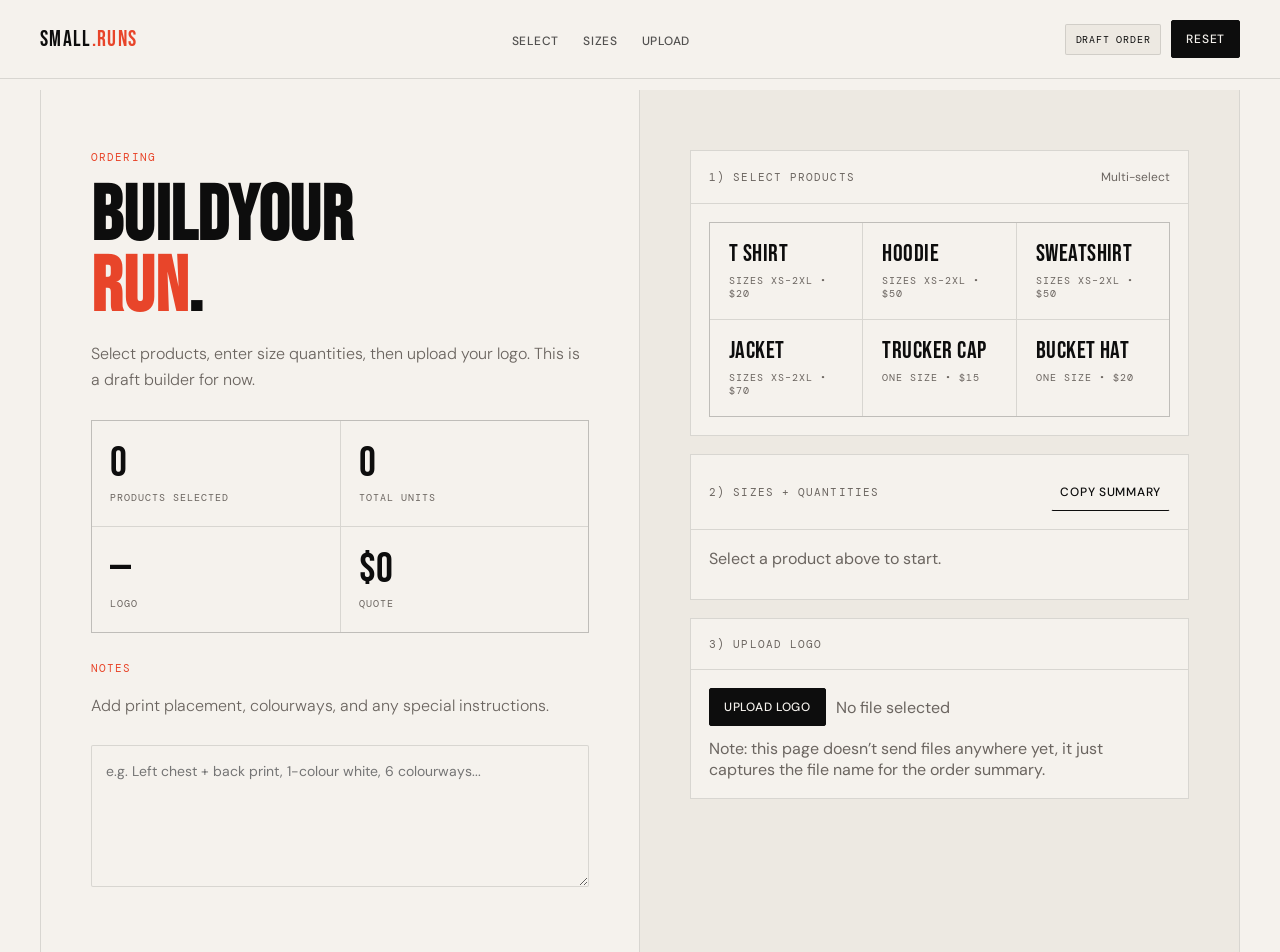
==== commit 5ea90413: "Add per-item colour + quote total pricing" ====
--- a/admin/index.html
+++ b/admin/index.html
@@ -51,8 +51,8 @@
               <div class="kpi-label">Logo</div>
             </div>
             <div class="kpi">
-              <div class="kpi-num">—</div>
-              <div class="kpi-label">Quote (later)</div>
+              <div id="kpiQuote" class="kpi-num">$0</div>
+              <div class="kpi-label">Quote</div>
             </div>
           </div>
 
@@ -114,4 +114,3 @@
     <script type="module" src="./app.js"></script>
   </body>
 </html>
-
--- a/admin/styles.css
+++ b/admin/styles.css
@@ -427,6 +427,34 @@
   font-size: 28px;
 }
 
+.line-meta {
+  display: grid;
+  grid-template-columns: 1.2fr 0.8fr;
+  gap: 12px;
+  padding: 12px 16px;
+  border-bottom: 1px solid var(--border);
+  background: var(--white);
+}
+
+.meta-label {
+  font-family: 'DM Mono', monospace;
+  font-size: 10px;
+  letter-spacing: 0.1em;
+  text-transform: uppercase;
+  color: var(--mid);
+}
+
+.meta-value {
+  font-family: 'Bebas Neue', sans-serif;
+  font-size: 24px;
+  line-height: 1;
+  margin-top: 6px;
+}
+
+.meta input {
+  margin-top: 6px;
+}
+
 .sizes-grid {
   display: grid;
   grid-template-columns: repeat(6, minmax(0, 1fr));
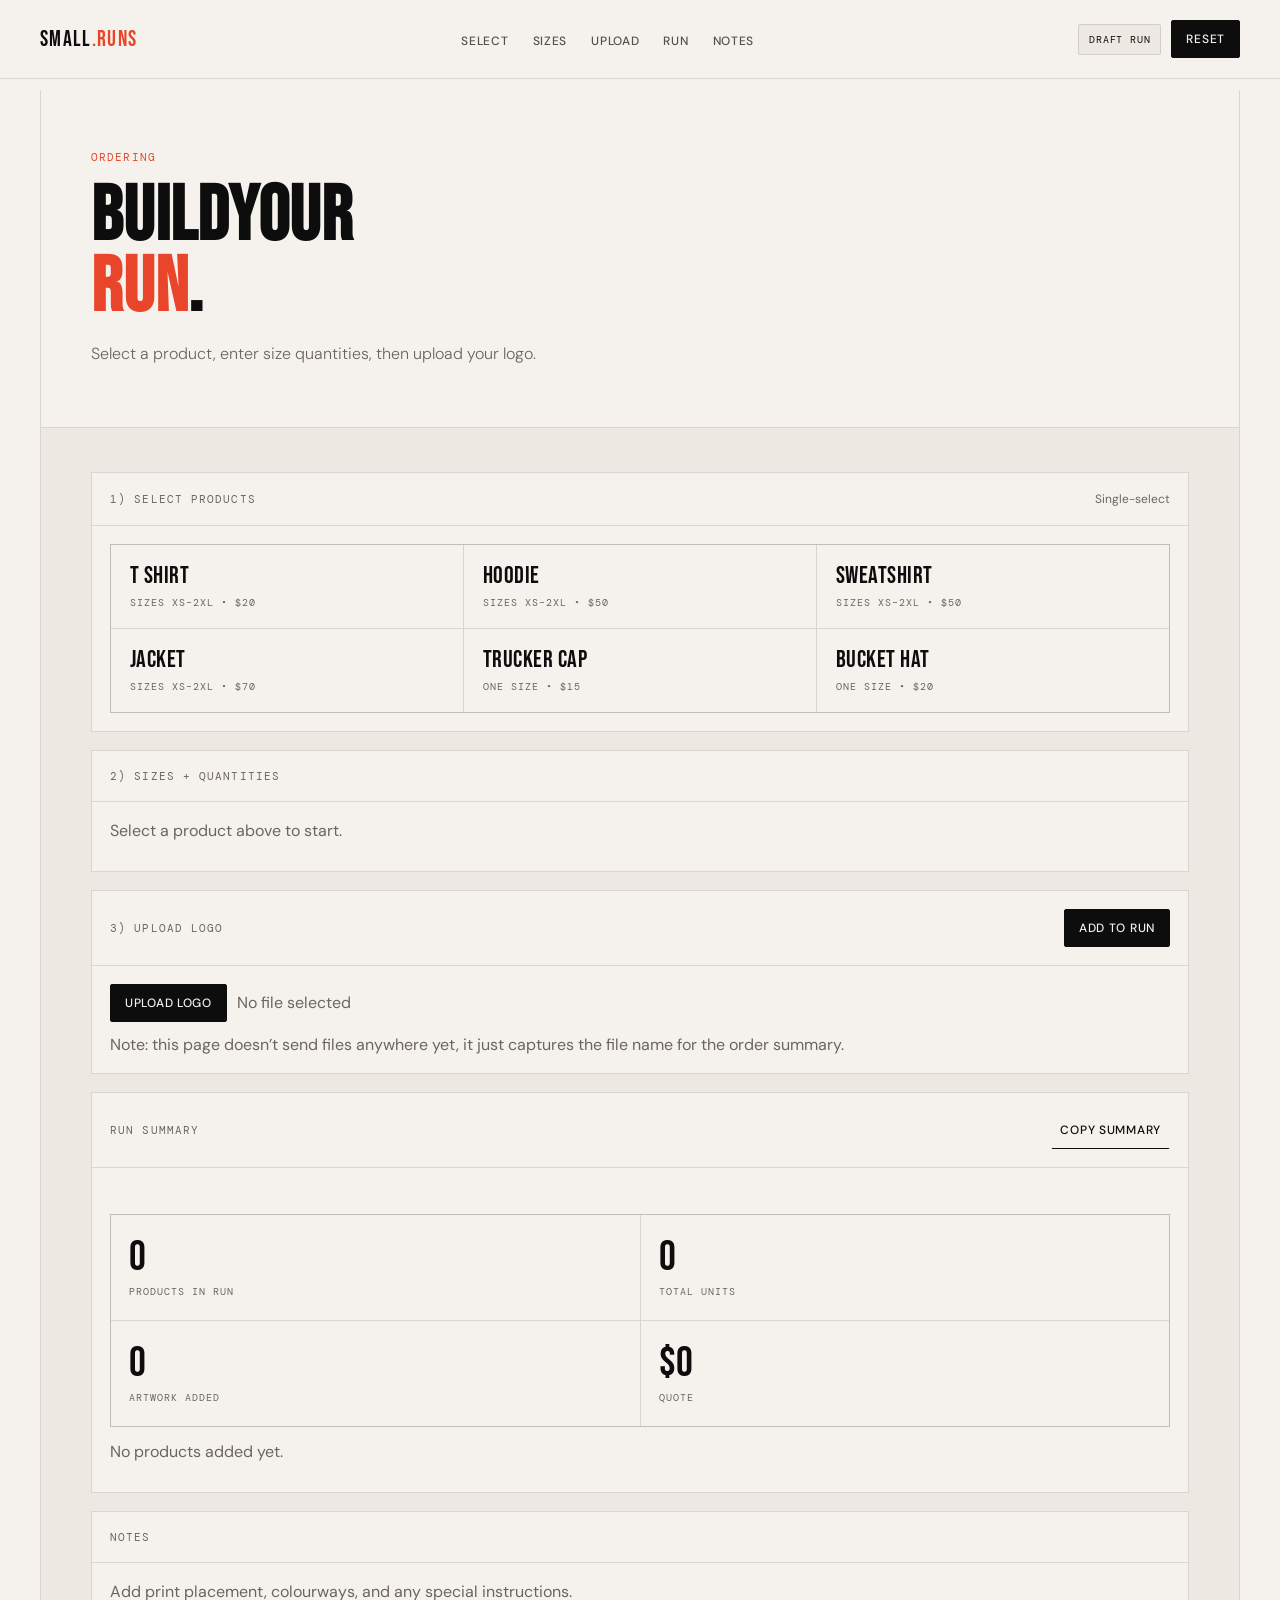
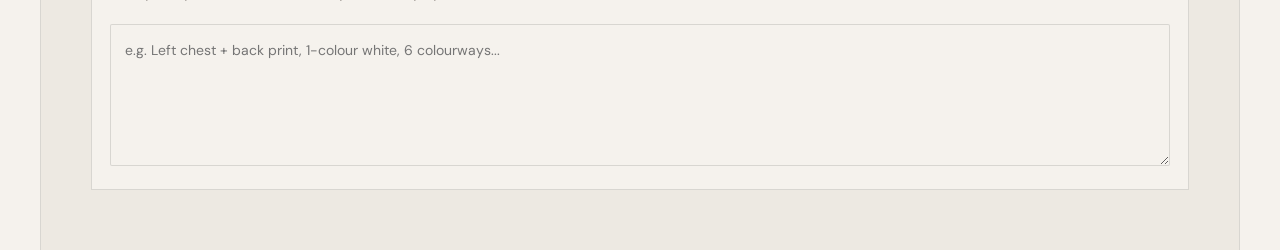
==== commit 7a77285d: "Order builder: single-item flow + mockup placement + full-width layout" ====
--- a/admin/index.html
+++ b/admin/index.html
@@ -20,6 +20,8 @@
         <li><a href="#select">Select</a></li>
         <li><a href="#sizes">Sizes</a></li>
         <li><a href="#upload">Upload</a></li>
+        <li><a href="#run">Run</a></li>
+        <li><a href="#notes">Notes</a></li>
       </ul>
 
       <div class="nav-right">
@@ -30,45 +32,18 @@
 
     <main class="page">
       <div class="wrap">
-        <section class="left">
+        <header class="hero">
           <div class="tag">Ordering</div>
           <h1 class="title">BuildYour<br /><em>Run</em>.</h1>
-          <p class="sub">
-            Select products, enter size quantities, then upload your logo. This is a draft builder for now.
-          </p>
+          <p class="sub">Select a product, enter size quantities, then upload your logo.</p>
+        </header>
 
-          <div class="kpis" aria-label="Key metrics">
-            <div class="kpi">
-              <div id="kpiProducts" class="kpi-num">0</div>
-              <div class="kpi-label">Products selected</div>
-            </div>
-            <div class="kpi">
-              <div id="kpiUnits" class="kpi-num">0</div>
-              <div class="kpi-label">Total units</div>
-            </div>
-            <div class="kpi">
-              <div id="kpiLogo" class="kpi-num">—</div>
-              <div class="kpi-label">Logo</div>
-            </div>
-            <div class="kpi">
-              <div id="kpiQuote" class="kpi-num">$0</div>
-              <div class="kpi-label">Quote</div>
-            </div>
-          </div>
-
-          <div style="margin-top: 28px">
-            <div class="tag">Notes</div>
-            <p class="sub">Add print placement, colourways, and any special instructions.</p>
-            <textarea id="notes" class="notes" rows="5" placeholder="e.g. Left chest + back print, 1-colour white, 6 colourways..."></textarea>
-          </div>
-        </section>
-
-        <section class="right">
+        <section class="builder">
           <div id="select" class="panel">
             <div class="panel-head">
               <div class="panel-title">1) Select products</div>
               <div class="panel-actions">
-                <span class="muted" style="font-size: 12px">Multi-select</span>
+                <span class="muted" style="font-size: 12px">Single-select</span>
               </div>
             </div>
             <div class="dialog-body">
@@ -79,20 +54,20 @@
           <div id="sizes" class="panel" style="margin-top: 18px">
             <div class="panel-head">
               <div class="panel-title">2) Sizes + quantities</div>
-              <div class="panel-actions">
-                <button id="btnCopy" class="btn btn-ghost" type="button">Copy summary</button>
-              </div>
+              <div class="panel-actions"></div>
             </div>
             <div class="dialog-body">
               <div id="sizesEmpty" class="muted">Select a product above to start.</div>
               <div id="lineItems" class="line-items"></div>
-              <div id="copyToast" class="muted" style="margin-top: 10px" hidden>Copied.</div>
             </div>
           </div>
 
           <div id="upload" class="panel" style="margin-top: 18px">
             <div class="panel-head">
               <div class="panel-title">3) Upload logo</div>
+              <div class="panel-actions">
+                <button id="btnAddItem" class="btn btn-primary" type="button">Add to run</button>
+              </div>
             </div>
             <div class="dialog-body">
               <div class="row">
@@ -102,9 +77,67 @@
                 </label>
                 <span id="logoName" class="muted">No file selected</span>
               </div>
+
+              <div id="mockupWrap" class="mockup-wrap" hidden>
+                <div class="mockup-box" aria-label="Mockup placement editor">
+                  <div id="mockupOutline" class="mockup-outline" aria-hidden="true"></div>
+                  <div id="mockupImgWrap" class="mockup-img-wrap">
+                    <img id="mockupImg" class="mockup-img" alt="Uploaded logo preview" />
+                  </div>
+                </div>
+                <div class="mockup-controls">
+                  <div class="meta-label">Size</div>
+                  <input id="mockupScale" type="range" min="0.25" max="2" step="0.01" value="1" />
+                </div>
+              </div>
+
               <p class="muted" style="margin: 12px 0 0">
                 Note: this page doesn’t send files anywhere yet, it just captures the file name for the order summary.
               </p>
+            </div>
+          </div>
+
+          <div id="run" class="panel" style="margin-top: 18px">
+            <div class="panel-head">
+              <div class="panel-title">Run summary</div>
+              <div class="panel-actions">
+                <button id="btnCopy" class="btn btn-ghost" type="button">Copy summary</button>
+              </div>
+            </div>
+            <div class="dialog-body">
+              <div class="kpis" aria-label="Key metrics">
+                <div class="kpi">
+                  <div id="kpiProducts" class="kpi-num">0</div>
+                  <div class="kpi-label">Products in run</div>
+                </div>
+                <div class="kpi">
+                  <div id="kpiUnits" class="kpi-num">0</div>
+                  <div class="kpi-label">Total units</div>
+                </div>
+                <div class="kpi">
+                  <div id="kpiLogo" class="kpi-num">0</div>
+                  <div class="kpi-label">Artwork added</div>
+                </div>
+                <div class="kpi">
+                  <div id="kpiQuote" class="kpi-num">$0</div>
+                  <div class="kpi-label">Quote</div>
+                </div>
+              </div>
+
+              <div id="runEmpty" class="muted" style="margin-top: 14px">No products added yet.</div>
+              <div id="runItems" class="run-items" style="margin-top: 12px"></div>
+
+              <div id="copyToast" class="muted" style="margin-top: 10px" hidden>Copied.</div>
+            </div>
+          </div>
+
+          <div id="notes" class="panel" style="margin-top: 18px">
+            <div class="panel-head">
+              <div class="panel-title">Notes</div>
+            </div>
+            <div class="dialog-body">
+              <p class="muted" style="margin: 0 0 12px">Add print placement, colourways, and any special instructions.</p>
+              <textarea id="notes" class="notes" rows="5" placeholder="e.g. Left chest + back print, 1-colour white, 6 colourways..."></textarea>
             </div>
           </div>
         </section>
--- a/admin/styles.css
+++ b/admin/styles.css
@@ -131,20 +131,18 @@
 }
 
 .wrap {
-  display: grid;
-  grid-template-columns: 1fr 1fr;
   border-left: 1px solid var(--border);
   border-right: 1px solid var(--border);
 }
 
-.left {
-  padding: 60px 50px;
-  border-right: 1px solid var(--border);
-  min-height: calc(100vh - 90px);
-}
-
-.right {
-  padding: 60px 50px;
+.hero {
+  padding: 60px 50px 44px;
+  background: var(--white);
+  border-bottom: 1px solid var(--border);
+}
+
+.builder {
+  padding: 44px 50px 60px;
   background: var(--cream);
   min-height: calc(100vh - 90px);
 }
@@ -347,9 +345,8 @@
 @media (max-width: 980px) {
   nav { padding: 18px 18px; }
   .page { padding-top: 84px; }
-  .wrap { grid-template-columns: 1fr; }
-  .left { border-right: none; border-bottom: 1px solid var(--border); }
-  .right { min-height: auto; }
+  .hero, .builder { padding-left: 18px; padding-right: 18px; }
+  .builder { min-height: auto; }
 }
 
 /* ── ORDER BUILDER ── */
@@ -491,6 +488,105 @@
   line-height: 1.6;
 }
 
+/* ── RUN SUMMARY ── */
+.run-items {
+  display: grid;
+  gap: 10px;
+}
+
+.run-item {
+  border: 1px solid var(--border);
+  background: var(--white);
+}
+
+.run-item-head {
+  display: flex;
+  align-items: center;
+  justify-content: space-between;
+  padding: 14px 16px;
+  border-bottom: 1px solid var(--border);
+}
+
+.run-item-title {
+  font-family: 'DM Mono', monospace;
+  font-size: 11px;
+  letter-spacing: 0.1em;
+  text-transform: uppercase;
+  color: var(--mid);
+}
+
+.run-item-actions {
+  display: flex;
+  gap: 10px;
+}
+
+.run-item-body {
+  padding: 12px 16px 14px;
+  display: grid;
+  gap: 8px;
+}
+
+/* ── MOCKUP ── */
+.mockup-wrap {
+  margin-top: 16px;
+  border-top: 1px solid var(--border);
+  padding-top: 16px;
+}
+
+.mockup-box {
+  position: relative;
+  width: 100%;
+  aspect-ratio: 16 / 10;
+  border: 1px solid var(--border);
+  background: var(--cream);
+  overflow: hidden;
+  border-radius: 2px;
+}
+
+.mockup-outline {
+  position: absolute;
+  inset: 0;
+  display: grid;
+  place-items: center;
+  opacity: 0.9;
+}
+
+.mockup-outline svg {
+  width: min(420px, 88%);
+  height: auto;
+}
+
+.mockup-img-wrap {
+  position: absolute;
+  left: 50%;
+  top: 50%;
+  transform: translate(-50%, -50%);
+  cursor: grab;
+  user-select: none;
+  touch-action: none;
+}
+
+.mockup-img-wrap:active { cursor: grabbing; }
+
+.mockup-img {
+  display: block;
+  max-width: none;
+  filter: drop-shadow(0 2px 10px rgba(13, 13, 13, 0.15));
+}
+
+.mockup-controls {
+  margin-top: 10px;
+  display: grid;
+  gap: 8px;
+}
+
+.mockup-controls input[type="range"] {
+  width: 100%;
+  padding: 0;
+  border: none;
+  background: transparent;
+}
+
 @media (max-width: 980px) {
   .select-grid { grid-template-columns: repeat(2, minmax(0, 1fr)); }
   .sizes-grid { grid-template-columns: repeat(3, minmax(0, 1fr)); }
